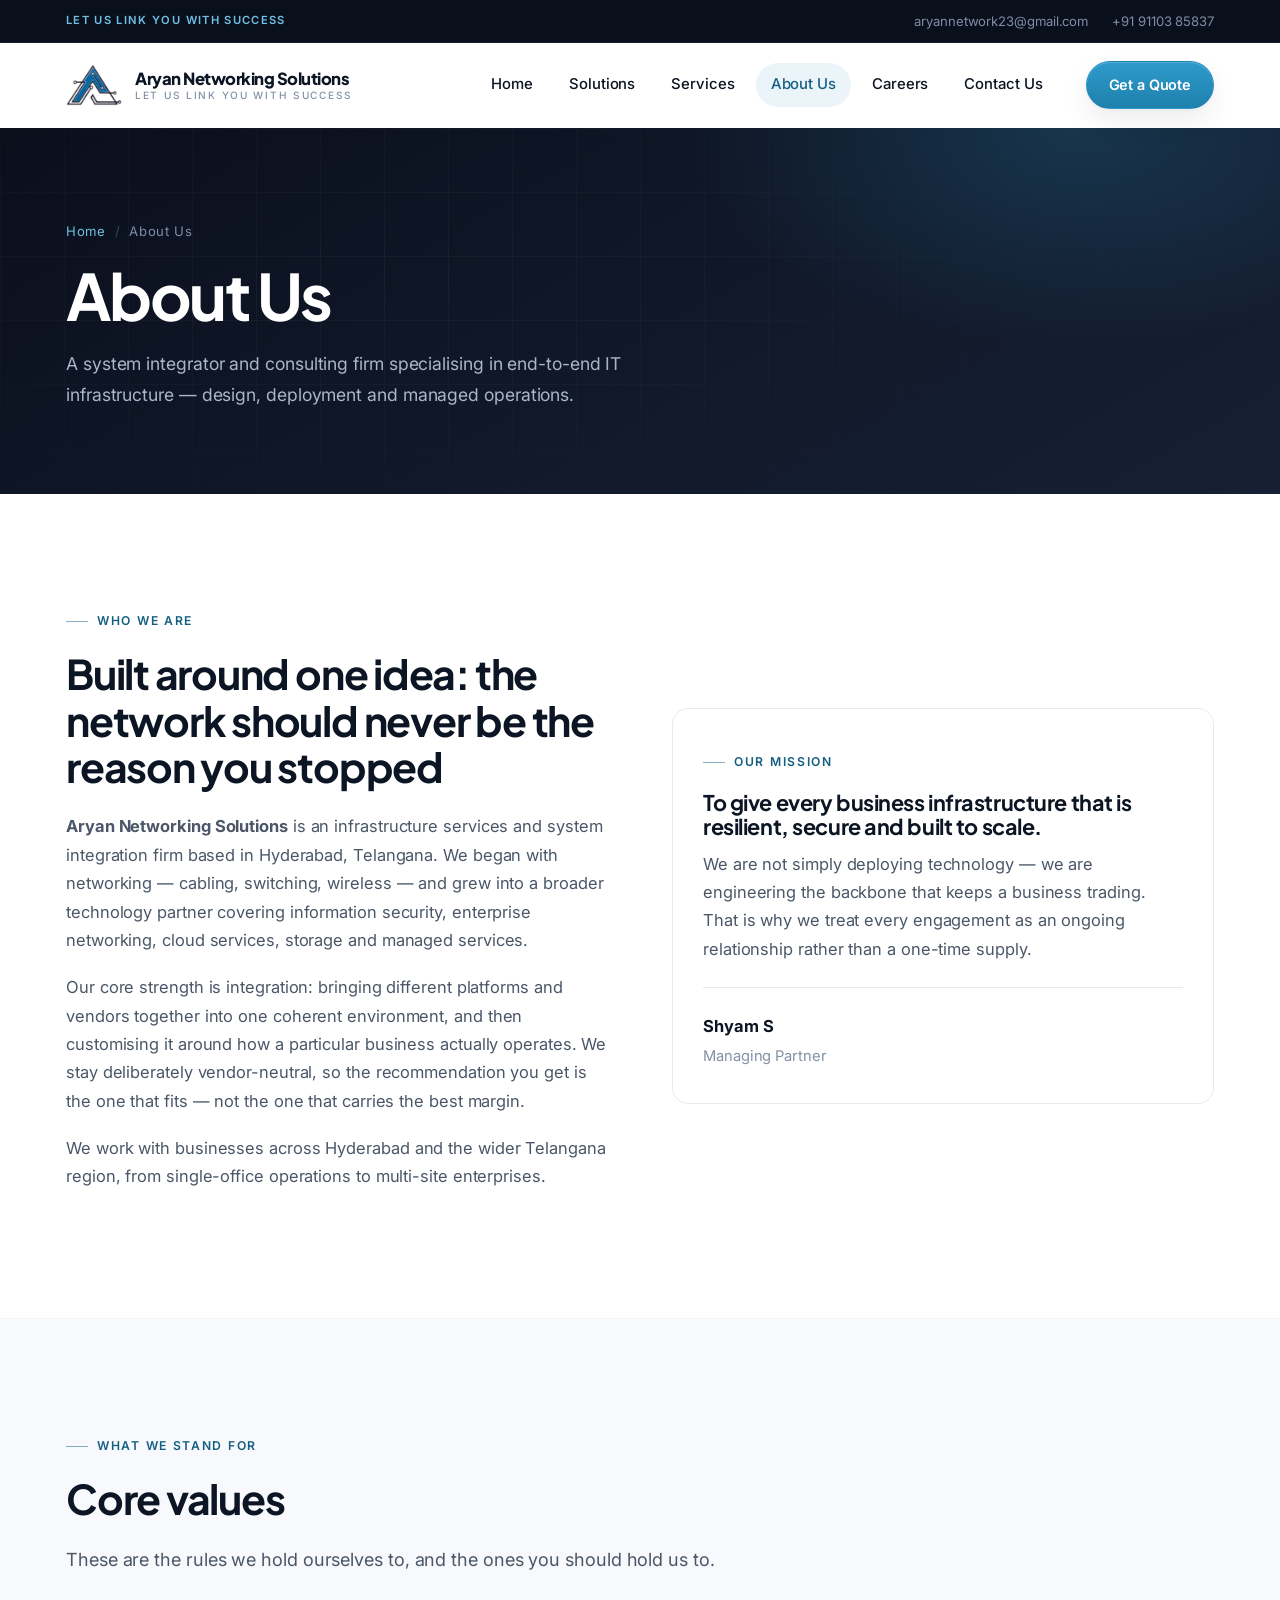
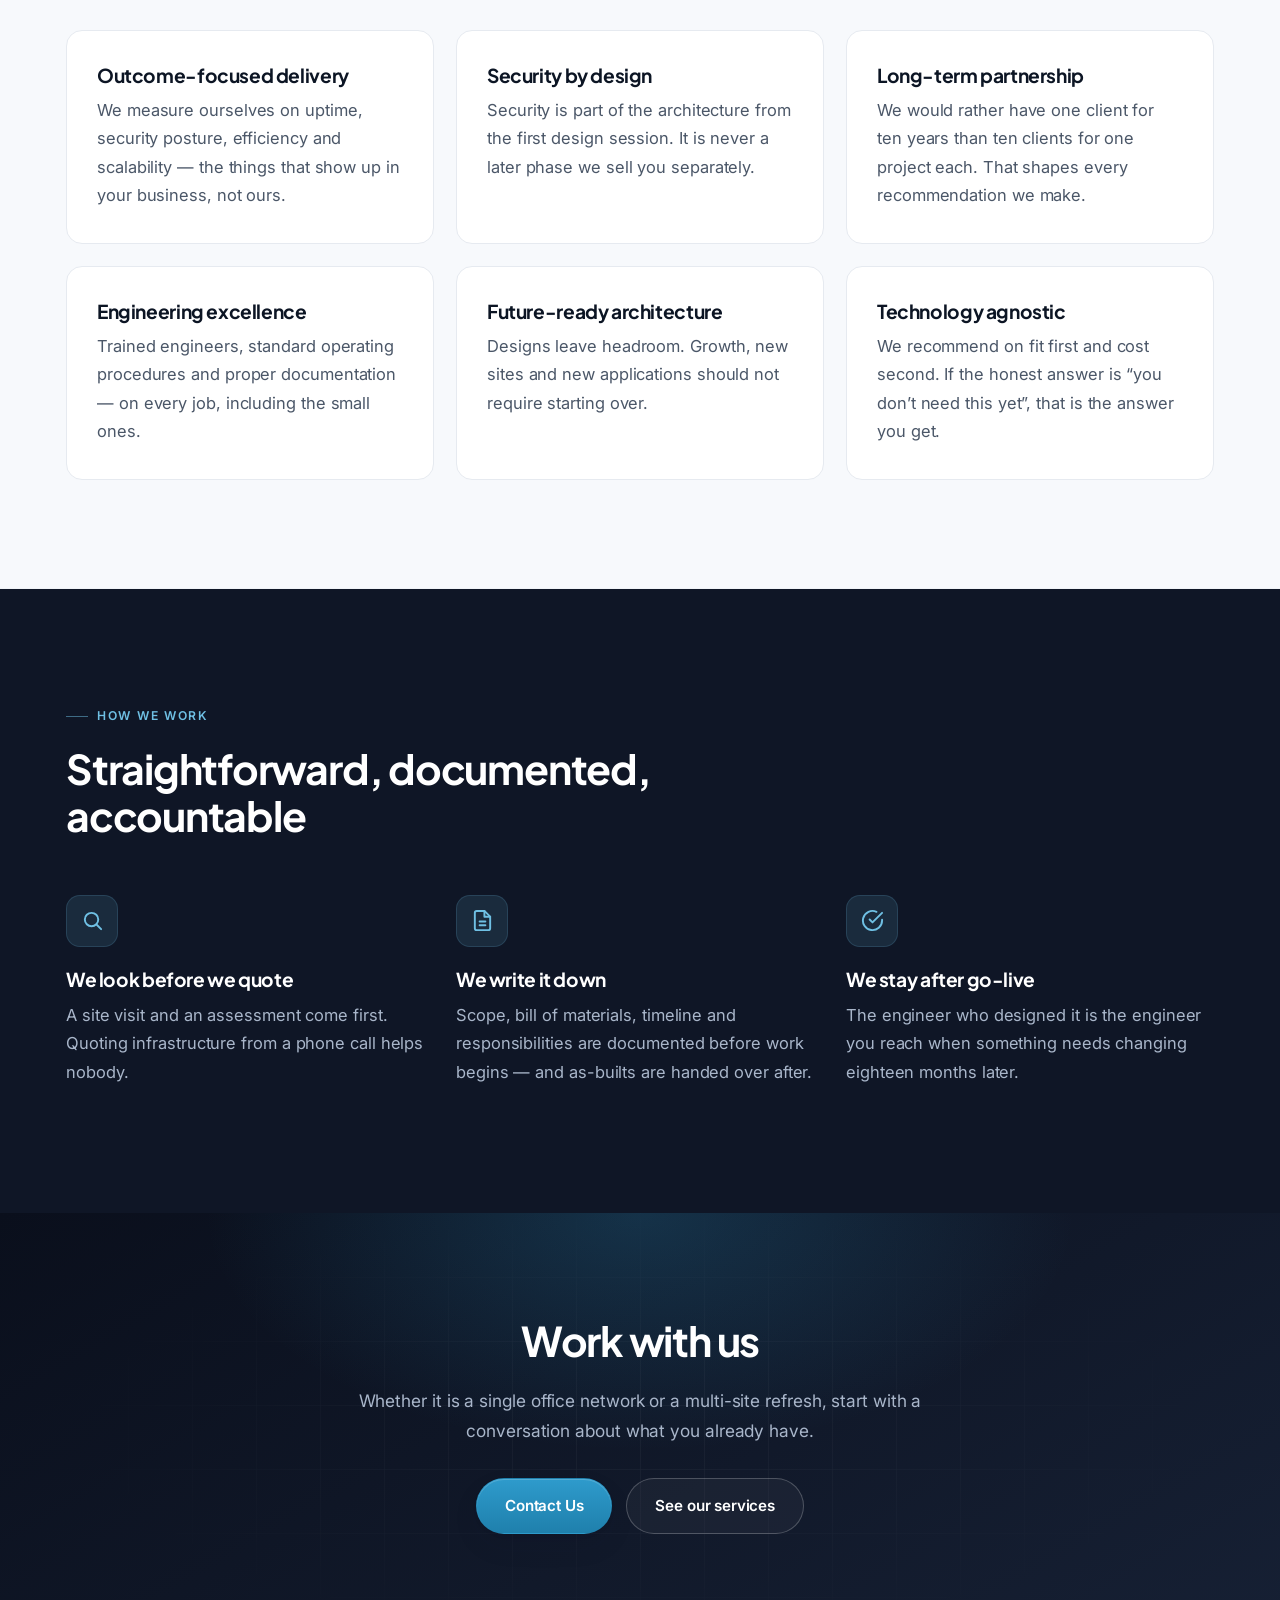
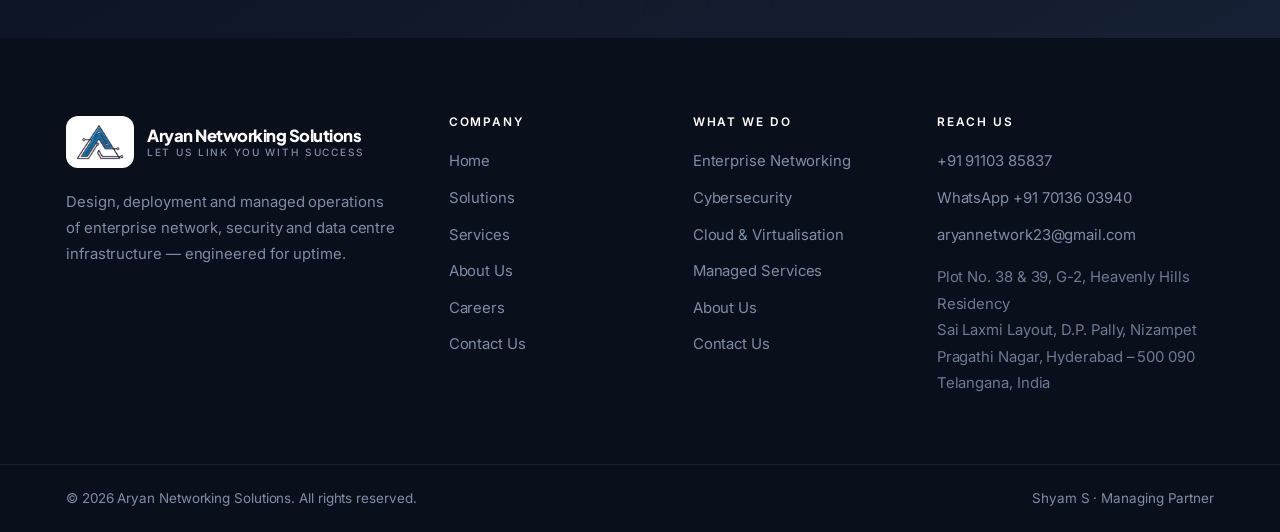
==== about.html @ 5ed6d464 "Aryan Networking Solutions marketing site Static HTML/CSS/JS site: home, solutions, services, about," ====
<!DOCTYPE html>
<html lang="en">
<head>
<meta charset="utf-8">
<meta name="viewport" content="width=device-width, initial-scale=1">
<title>About Us | Aryan Networking Solutions</title>
<meta name="description" content="Aryan Networking Solutions is a Hyderabad-based system integrator delivering enterprise networking, security and data centre infrastructure.">
<link rel="preconnect" href="https://fonts.googleapis.com">
<link rel="preconnect" href="https://fonts.gstatic.com" crossorigin>
<link rel="stylesheet" href="https://fonts.googleapis.com/css2?family=Inter:wght@400;500;600&family=Plus+Jakarta+Sans:wght@600;700;800&display=swap">
<link rel="stylesheet" href="assets/css/styles.css">
</head>
<body>

<div id="site-header"></div>

<section class="page-hero">
  <div class="container">
    <div class="crumb"><a href="index.html">Home</a> <span>/</span> About Us</div>
    <h1>About Us</h1>
    <p>A system integrator and consulting firm specialising in end-to-end IT
       infrastructure &mdash; design, deployment and managed operations.</p>
  </div>
</section>

<!-- ===================== WHO WE ARE ===================== -->
<section class="section">
  <div class="container split">
    <div class="reveal">
      <span class="eyebrow">Who we are</span>
      <h2>Built around one idea: the network should never be the reason you stopped</h2>
      <p><strong data-site="name">Aryan Networking Solutions</strong> is an
         infrastructure services and system integration firm based in Hyderabad,
         Telangana. We began with networking &mdash; cabling, switching, wireless &mdash;
         and grew into a broader technology partner covering information security,
         enterprise networking, cloud services, storage and managed services.</p>
      <p>Our core strength is integration: bringing different platforms and vendors
         together into one coherent environment, and then customising it around how
         a particular business actually operates. We stay deliberately
         vendor-neutral, so the recommendation you get is the one that fits &mdash;
         not the one that carries the best margin.</p>
      <p>We work with businesses across Hyderabad and the wider Telangana region,
         from single-office operations to multi-site enterprises.</p>
    </div>

    <div class="card reveal">
      <span class="eyebrow">Our mission</span>
      <h3 style="font-size:1.35rem">To give every business infrastructure that is
          resilient, secure and built to scale.</h3>
      <p>We are not simply deploying technology &mdash; we are engineering the backbone
         that keeps a business trading. That is why we treat every engagement as an
         ongoing relationship rather than a one-time supply.</p>
      <hr style="border:0;border-top:1px solid var(--line);margin:24px 0">
      <p style="margin:0"><strong style="color:var(--ink)" data-site="person">Shyam S</strong><br>
         <span style="color:var(--muted);font-size:.92rem" data-site="role">Managing Partner</span></p>
    </div>
  </div>
</section>

<!-- ===================== VALUES ===================== -->
<section class="section section-alt">
  <div class="container">
    <div class="section-head reveal">
      <span class="eyebrow">What we stand for</span>
      <h2>Core values</h2>
      <p class="lead">These are the rules we hold ourselves to, and the ones you
         should hold us to.</p>
    </div>

    <div class="grid grid-3 stagger">
      <article class="card">
        <h3>Outcome-focused delivery</h3>
        <p>We measure ourselves on uptime, security posture, efficiency and
           scalability &mdash; the things that show up in your business, not ours.</p>
      </article>
      <article class="card">
        <h3>Security by design</h3>
        <p>Security is part of the architecture from the first design session.
           It is never a later phase we sell you separately.</p>
      </article>
      <article class="card">
        <h3>Long-term partnership</h3>
        <p>We would rather have one client for ten years than ten clients for
           one project each. That shapes every recommendation we make.</p>
      </article>
      <article class="card">
        <h3>Engineering excellence</h3>
        <p>Trained engineers, standard operating procedures and proper
           documentation &mdash; on every job, including the small ones.</p>
      </article>
      <article class="card">
        <h3>Future-ready architecture</h3>
        <p>Designs leave headroom. Growth, new sites and new applications should
           not require starting over.</p>
      </article>
      <article class="card">
        <h3>Technology agnostic</h3>
        <p>We recommend on fit first and cost second. If the honest answer is
           &ldquo;you don&rsquo;t need this yet&rdquo;, that is the answer you get.</p>
      </article>
    </div>
  </div>
</section>

<!-- ===================== HOW WE WORK ===================== -->
<section class="section section-dark">
  <div class="container">
    <div class="section-head reveal">
      <span class="eyebrow">How we work</span>
      <h2>Straightforward, documented, accountable</h2>
    </div>
    <div class="grid grid-3 stagger">
      <article>
        <div class="icon-box"><svg viewBox="0 0 24 24" fill="none" stroke="currentColor" stroke-width="2" stroke-linecap="round" stroke-linejoin="round"><circle cx="11" cy="11" r="7"/><path d="M21 21l-4.3-4.3"/></svg></div>
        <h3>We look before we quote</h3>
        <p>A site visit and an assessment come first. Quoting infrastructure from
           a phone call helps nobody.</p>
      </article>
      <article>
        <div class="icon-box"><svg viewBox="0 0 24 24" fill="none" stroke="currentColor" stroke-width="2" stroke-linecap="round" stroke-linejoin="round"><path d="M14 2H6a2 2 0 0 0-2 2v16a2 2 0 0 0 2 2h12a2 2 0 0 0 2-2V8z"/><path d="M14 2v6h6"/><path d="M9 13h6M9 17h6"/></svg></div>
        <h3>We write it down</h3>
        <p>Scope, bill of materials, timeline and responsibilities are documented
           before work begins &mdash; and as-builts are handed over after.</p>
      </article>
      <article>
        <div class="icon-box"><svg viewBox="0 0 24 24" fill="none" stroke="currentColor" stroke-width="2" stroke-linecap="round" stroke-linejoin="round"><path d="M22 11.1V12a10 10 0 1 1-5.9-9.1"/><path d="M9 11l3 3L22 4"/></svg></div>
        <h3>We stay after go-live</h3>
        <p>The engineer who designed it is the engineer you reach when something
           needs changing eighteen months later.</p>
      </article>
    </div>
  </div>
</section>

<section class="cta-band">
  <div class="container">
    <h2>Work with us</h2>
    <p>Whether it is a single office network or a multi-site refresh, start with a
       conversation about what you already have.</p>
    <div class="btn-row">
      <a class="btn btn-primary" href="contact.html">Contact Us</a>
      <a class="btn btn-ghost" href="services.html">See our services</a>
    </div>
  </div>
</section>

<div id="site-footer"></div>
<script src="assets/js/site.js"></script>
</body>
</html>
---- assets/css/styles.css ----
/* ============================================================================
   THEME  —  change the colours here and the whole site follows.
   Palette is taken from the company logo: circuit blue on deep navy.
   ============================================================================ */
:root {
  --accent:        #1F80AC;   /* primary brand blue — taken from the logo */
  --accent-2:      #2E9BCC;   /* hover / brighter step */
  --accent-dark:   #155F82;
  --accent-light:  #6FC0E4;   /* lighter tint, for use on dark backgrounds */
  --accent-soft:   #EAF4F9;

  /* Logo mark colours (only used by the fallback SVG mark) */
  --logo-line:     #16233B;
  --logo-blue:     #1F80AC;
  --logo-ring:     #FFFFFF;

  /* Dark scale — header bar, hero, footer */
  --navy-900:      #0A0F1C;
  --navy-800:      #0F1626;
  --navy-700:      #162034;
  --navy-600:      #1E2A44;
  --navy:          var(--navy-800);

  /* Text */
  --ink:           #0C1524;
  --body:          #4B5768;
  --muted:         #8391A5;
  --on-dark:       #A9B6CA;
  --on-dark-soft:  #7E8DA5;

  /* Surfaces */
  --line:          #E6EAF0;
  --line-soft:     #F0F3F7;
  --bg:            #FFFFFF;
  --bg-alt:        #F7F9FC;

  /* Shape */
  --r-sm:          10px;
  --r:             16px;
  --r-lg:          22px;
  --r-pill:        999px;

  /* Layered shadows — several soft passes read richer than one hard drop */
  --shadow-sm:     0 1px 2px rgba(12,21,36,.04), 0 2px 8px rgba(12,21,36,.04);
  --shadow-md:     0 2px 4px rgba(12,21,36,.04), 0 12px 28px rgba(12,21,36,.07);
  --shadow-lg:     0 4px 8px rgba(12,21,36,.05), 0 24px 60px rgba(12,21,36,.12);

  --maxw:          1200px;
  --ease:          cubic-bezier(.22,.61,.36,1);

  --font:          "Inter", "Segoe UI", Roboto, "Helvetica Neue", Arial, sans-serif;
  --font-display:  "Plus Jakarta Sans", "Inter", "Segoe UI", Arial, sans-serif;
}

/* ---------------------------------------------------------------- base --- */
* { box-sizing: border-box; }
html { scroll-behavior: smooth; -webkit-text-size-adjust: 100%; }
body {
  margin: 0;
  font-family: var(--font);
  font-size: 16.5px;
  color: var(--body);
  background: var(--bg);
  line-height: 1.72;
  letter-spacing: -.005em;
  -webkit-font-smoothing: antialiased;
  -moz-osx-font-smoothing: grayscale;
}
::selection { background: var(--accent); color: #fff; }

h1, h2, h3, h4 {
  font-family: var(--font-display);
  color: var(--ink);
  line-height: 1.14;
  margin: 0 0 .55em;
  font-weight: 700;
  letter-spacing: -.03em;
}
h1 { font-size: clamp(2.3rem, 5vw, 4rem); letter-spacing: -.04em; }
h2 { font-size: clamp(1.75rem, 3.2vw, 2.65rem); }
h3 { font-size: 1.2rem; letter-spacing: -.02em; }
h4 { font-size: 1rem; letter-spacing: -.01em; }
p  { margin: 0 0 1.15em; }
a  { color: var(--accent-dark); text-decoration: none; transition: color .2s var(--ease); }
a:hover { color: var(--accent); }
img { max-width: 100%; display: block; }
ul { margin: 0; padding: 0; list-style: none; }
:focus-visible { outline: 2px solid var(--accent); outline-offset: 3px; border-radius: 4px; }

.container { width: 100%; max-width: var(--maxw); margin: 0 auto; padding: 0 26px; }
.section { padding: 108px 0; }
.section-tight { padding: 76px 0; }
.section-alt { background: var(--bg-alt); }
.section-dark { background: var(--navy-800); color: var(--on-dark); }
.section-dark h1, .section-dark h2, .section-dark h3, .section-dark h4 { color: #fff; }

/* hairline divider used between light sections */
.section-alt + .section, .section + .section-alt { border-top: 1px solid var(--line-soft); }

.eyebrow {
  display: inline-flex; align-items: center; gap: 9px;
  font-family: var(--font);
  font-size: .76rem; font-weight: 600;
  letter-spacing: .14em; text-transform: uppercase;
  color: var(--accent-dark); margin-bottom: 18px;
}
.eyebrow::before {
  content: ""; width: 22px; height: 1px; background: currentColor; opacity: .5;
}
.section-dark .eyebrow, .hero .eyebrow { color: var(--accent-light); }
.section-head { max-width: 740px; margin-bottom: 56px; }
.section-head.center { margin-left: auto; margin-right: auto; text-align: center; }
.section-head.center .eyebrow::before { display: none; }
.lead { font-size: 1.13rem; color: var(--body); line-height: 1.68; }
.section-dark .lead { color: var(--on-dark); }
.accent { color: var(--accent); }
.hero .accent, .section-dark .accent, .cta-band .accent { color: var(--accent-light); }

/* -------------------------------------------------------------- buttons --- */
.btn {
  position: relative;
  display: inline-flex; align-items: center; gap: 10px;
  padding: 14px 28px; border-radius: var(--r-pill);
  font-family: var(--font);
  font-weight: 600; font-size: .95rem; letter-spacing: -.01em;
  border: 1px solid transparent; cursor: pointer;
  transition: transform .25s var(--ease), background .25s var(--ease),
              color .25s var(--ease), border-color .25s var(--ease),
              box-shadow .25s var(--ease);
}
.btn svg { width: 16px; height: 16px; transition: transform .25s var(--ease); }
.btn:hover svg { transform: translateX(3px); }
.btn:hover { transform: translateY(-2px); }
.btn:active { transform: translateY(0); }

.btn-primary {
  background: linear-gradient(180deg, var(--accent-2), var(--accent));
  color: #fff; box-shadow: 0 1px 0 rgba(255,255,255,.18) inset, var(--shadow-md);
}
.btn-primary:hover {
  background: linear-gradient(180deg, var(--accent), var(--accent-dark));
  color: #fff; box-shadow: 0 1px 0 rgba(255,255,255,.18) inset, var(--shadow-lg);
}
.btn-ghost { border-color: rgba(255,255,255,.22); color: #fff; background: rgba(255,255,255,.04); }
.btn-ghost:hover { border-color: rgba(255,255,255,.5); background: rgba(255,255,255,.1); color: #fff; }
.btn-outline { border-color: var(--line); color: var(--ink); background: #fff; box-shadow: var(--shadow-sm); }
.btn-outline:hover { border-color: var(--accent); color: var(--accent-dark); box-shadow: var(--shadow-md); }
.btn-row { display: flex; flex-wrap: wrap; gap: 14px; }

/* text link with arrow */
.link-arrow {
  display: inline-flex; align-items: center; gap: 7px;
  font-weight: 600; font-size: .93rem; color: var(--accent-dark);
}
.link-arrow svg { width: 15px; height: 15px; transition: transform .25s var(--ease); }
.link-arrow:hover svg { transform: translateX(4px); }

/* --------------------------------------------------------------- header --- */
.topbar {
  background: var(--navy-900); color: var(--on-dark-soft); font-size: .82rem;
  border-bottom: 1px solid rgba(255,255,255,.06);
}
.topbar-inner { display: flex; justify-content: space-between; align-items: center; gap: 16px; height: 42px; }
.topbar-tag {
  letter-spacing: .12em; text-transform: uppercase; font-size: .7rem;
  font-weight: 600; color: var(--accent-light);
}
.topbar-links { display: flex; gap: 24px; }
.topbar-links a { color: var(--on-dark-soft); }
.topbar-links a:hover { color: #fff; }

.site-header {
  position: sticky; top: 0; z-index: 60;
  background: rgba(255,255,255,.86);
  -webkit-backdrop-filter: saturate(180%) blur(14px);
  backdrop-filter: saturate(180%) blur(14px);
  border-bottom: 1px solid transparent;
  transition: border-color .3s var(--ease), box-shadow .3s var(--ease), background .3s var(--ease);
}
.site-header.scrolled {
  border-bottom-color: var(--line);
  box-shadow: 0 1px 24px rgba(12,21,36,.06);
  background: rgba(255,255,255,.94);
}
.header-inner { display: flex; align-items: center; gap: 28px; height: 84px; transition: height .3s var(--ease); }
.site-header.scrolled .header-inner { height: 72px; }

.brand { display: flex; align-items: center; gap: 13px; }
.logo-mark { width: 56px; height: auto; flex: none; object-fit: contain; transition: width .3s var(--ease); }
.site-header.scrolled .logo-mark { width: 48px; }

/* Colours for the fallback SVG mark (only used when SITE.logoImage is ""). */
.lg-line { stroke: var(--logo-line); }
.lg-fill { fill: var(--logo-blue); }
.lg-ring { fill: var(--logo-ring); }
.site-footer { --logo-line: #FFFFFF; --logo-ring: var(--navy-800); --logo-blue: #3B9BC8; }

/* The logo's linework is navy, so on the navy footer it sits on a white chip. */
.footer-brand .logo-mark { background: #fff; border-radius: 12px; padding: 8px 10px; width: 68px; }

.brand-text { display: flex; flex-direction: column; line-height: 1.2; }
.brand-name {
  font-family: var(--font-display);
  font-weight: 800; font-size: 1.04rem; color: var(--ink); letter-spacing: -.03em;
}
.brand-sub {
  font-size: .63rem; letter-spacing: .17em; text-transform: uppercase;
  color: var(--muted); font-weight: 500;
}

.main-nav { display: flex; gap: 6px; margin-left: auto; }
.main-nav a {
  color: var(--ink); font-weight: 500; font-size: .93rem;
  padding: 9px 15px; border-radius: var(--r-pill); position: relative;
  transition: background .2s var(--ease), color .2s var(--ease);
}
.main-nav a:hover { background: var(--line-soft); color: var(--ink); }
.main-nav a.active { color: var(--accent-dark); background: var(--accent-soft); }
.header-cta { padding: 11px 22px; font-size: .9rem; }

.nav-toggle { display: none; background: none; border: 0; padding: 8px; cursor: pointer; }
.nav-toggle span { display: block; width: 22px; height: 2px; background: var(--ink); margin: 5px 0; border-radius: 2px; transition: .25s var(--ease); }
.nav-toggle.open span:nth-child(1) { transform: translateY(7px) rotate(45deg); }
.nav-toggle.open span:nth-child(2) { opacity: 0; }
.nav-toggle.open span:nth-child(3) { transform: translateY(-7px) rotate(-45deg); }

/* ----------------------------------------------------------------- hero --- */
.hero {
  position: relative; overflow: hidden; color: var(--on-dark);
  background:
    radial-gradient(760px 520px at 78% 22%, rgba(46,155,204,.26), transparent 64%),
    radial-gradient(620px 420px at 8% 92%, rgba(31,128,172,.16), transparent 62%),
    linear-gradient(150deg, var(--navy-900) 0%, var(--navy-700) 52%, #132340 100%);
}
/* faint engineering grid */
.hero::before {
  content: ""; position: absolute; inset: 0; opacity: .085; pointer-events: none;
  background-image:
    linear-gradient(rgba(255,255,255,.6) 1px, transparent 1px),
    linear-gradient(90deg, rgba(255,255,255,.6) 1px, transparent 1px);
  background-size: 64px 64px;
  mask-image: radial-gradient(78% 78% at 50% 35%, #000, transparent 80%);
  -webkit-mask-image: radial-gradient(78% 78% at 50% 35%, #000, transparent 80%);
}
/* soft top-edge sheen */
.hero::after {
  content: ""; position: absolute; left: 0; right: 0; top: 0; height: 1px;
  background: linear-gradient(90deg, transparent, rgba(255,255,255,.22), transparent);
}
.hero-grid {
  position: relative; z-index: 1;
  display: grid; grid-template-columns: 1.05fr .95fr; gap: 56px; align-items: center;
  padding: 118px 0 116px;
}
.hero h1 { color: #fff; margin-bottom: .4em; }
.hero p { font-size: 1.16rem; color: var(--on-dark); max-width: 560px; }
.hero-badge {
  display: inline-flex; align-items: center; gap: 10px; margin-bottom: 26px;
  padding: 8px 16px 8px 10px; border-radius: var(--r-pill);
  font-size: .78rem; font-weight: 600; letter-spacing: .09em; text-transform: uppercase;
  background: rgba(111,192,228,.1); border: 1px solid rgba(111,192,228,.26);
  color: var(--accent-light);
}
.hero-badge .dot {
  width: 7px; height: 7px; border-radius: 50%; background: var(--accent-light);
  box-shadow: 0 0 0 4px rgba(111,192,228,.18);
  animation: pulse 2.6s ease-in-out infinite;
}
@keyframes pulse { 0%,100% { opacity: 1; } 50% { opacity: .35; } }
.hero .btn-row { margin-top: 38px; }

/* small reassurance line under the hero buttons */
.hero-meta {
  display: flex; flex-wrap: wrap; gap: 10px 26px; margin-top: 34px;
  font-size: .87rem; color: var(--on-dark-soft);
}
.hero-meta span { display: inline-flex; align-items: center; gap: 8px; }
.hero-meta svg { width: 15px; height: 15px; color: var(--accent-light); flex: none; }

/* animated network topology beside the hero copy */
.hero-visual { position: relative; }
.topo { width: 100%; height: auto; overflow: visible; }
.topo .edge {
  fill: none; stroke: rgba(160,205,230,.34); stroke-width: 1.25;
  stroke-dasharray: 5 7; animation: flow 9s linear infinite;
}
@keyframes flow { to { stroke-dashoffset: -120; } }
.topo .node-ring { fill: none; stroke: rgba(160,205,230,.4); stroke-width: 1.25; }
.topo .node-core { fill: var(--accent-light); }
.topo .node-hub  { fill: none; stroke: var(--accent-light); stroke-width: 2; }
.topo .halo { fill: rgba(111,192,228,.10); }
.topo .spark { fill: #fff; opacity: .9; }
.topo .pulse-ring { fill: none; stroke: rgba(111,192,228,.5); stroke-width: 1.5; transform-origin: center;
  animation: ripple 3.4s ease-out infinite; }
@keyframes ripple {
  0%   { r: 26; opacity: .7; }
  100% { r: 92; opacity: 0; }
}

/* --------------------------------------------------------- inner heroes --- */
.page-hero {
  background:
    radial-gradient(620px 340px at 84% 0%, rgba(46,155,204,.22), transparent 64%),
    linear-gradient(150deg, var(--navy-900) 0%, var(--navy-700) 100%);
  color: var(--on-dark); padding: 92px 0 84px; position: relative; overflow: hidden;
}
.page-hero::before {
  content: ""; position: absolute; inset: 0; opacity: .07; pointer-events: none;
  background-image:
    linear-gradient(rgba(255,255,255,.6) 1px, transparent 1px),
    linear-gradient(90deg, rgba(255,255,255,.6) 1px, transparent 1px);
  background-size: 64px 64px;
  mask-image: radial-gradient(70% 90% at 30% 40%, #000, transparent 82%);
  -webkit-mask-image: radial-gradient(70% 90% at 30% 40%, #000, transparent 82%);
}
.page-hero .container { position: relative; z-index: 1; }
.page-hero h1 { color: #fff; margin-bottom: .28em; }
.page-hero p { max-width: 660px; font-size: 1.1rem; margin: 0; }
.crumb {
  font-size: .82rem; color: var(--on-dark-soft); margin-bottom: 16px;
  letter-spacing: .05em; display: flex; align-items: center; gap: 9px;
}
.crumb a { color: var(--accent-light); }
.crumb span { opacity: .4; }

/* ---------------------------------------------------------------- cards --- */
.grid { display: grid; gap: 22px; }
.grid-2 { grid-template-columns: repeat(2, 1fr); }
.grid-3 { grid-template-columns: repeat(3, 1fr); }
.grid-4 { grid-template-columns: repeat(4, 1fr); }

.card {
  position: relative; background: #fff;
  border: 1px solid var(--line); border-radius: var(--r);
  padding: 34px 30px; overflow: hidden;
  transition: transform .32s var(--ease), box-shadow .32s var(--ease), border-color .32s var(--ease);
}
/* a hairline of brand colour warms on hover */
.card::before {
  content: ""; position: absolute; left: 0; right: 0; top: 0; height: 2px;
  background: linear-gradient(90deg, var(--accent), var(--accent-light));
  opacity: 0; transition: opacity .32s var(--ease);
}
.card:hover { transform: translateY(-5px); box-shadow: var(--shadow-lg); border-color: #D4E4EF; }
.card:hover::before { opacity: 1; }
.card h3 { margin-bottom: .45em; }
.card p:last-child { margin-bottom: 0; }
.card-sub { color: var(--muted); font-size: .84rem; margin-bottom: 12px; letter-spacing: .02em; }

.icon-box {
  width: 52px; height: 52px; border-radius: 14px; display: grid; place-items: center;
  background: var(--accent-soft); color: var(--accent-dark); margin-bottom: 22px;
  border: 1px solid rgba(31,128,172,.1);
  transition: background .3s var(--ease), color .3s var(--ease);
}
.icon-box svg { width: 23px; height: 23px; }
.card:hover .icon-box { background: var(--accent); color: #fff; border-color: transparent; }
.section-dark .icon-box { background: rgba(111,192,228,.12); color: var(--accent-light); border-color: rgba(111,192,228,.16); }

/* ----------------------------------------------------------------- bento --- */
.bento { display: grid; grid-template-columns: repeat(6, 1fr); gap: 22px; }
.bento > * { grid-column: span 2; }
.bento .b-wide { grid-column: span 3; }
.bento .b-full { grid-column: span 6; }

/* the one feature tile, on dark */
.card-feature {
  background: linear-gradient(155deg, var(--navy-700) 0%, var(--navy-900) 100%);
  border-color: rgba(255,255,255,.08); color: var(--on-dark);
  display: flex; flex-direction: column;
}
.card-feature h3 { color: #fff; font-size: 1.45rem; }
.card-feature .icon-box { background: rgba(111,192,228,.13); color: var(--accent-light); border-color: rgba(111,192,228,.18); }
.card-feature:hover { border-color: rgba(111,192,228,.3); }
.card-feature:hover .icon-box { background: var(--accent); color: #fff; }
.card-feature .link-arrow { color: var(--accent-light); margin-top: auto; padding-top: 22px; }

/* feature-tile corner glow */
.card-feature::after {
  content: ""; position: absolute; right: -60px; top: -60px; width: 240px; height: 240px;
  border-radius: 50%; background: radial-gradient(circle, rgba(46,155,204,.24), transparent 68%);
  pointer-events: none;
}

/* ------------------------------------------------------------ tick lists --- */
.ticks li { position: relative; padding-left: 30px; margin-bottom: 11px; font-size: .96rem; }
.ticks li::before {
  content: ""; position: absolute; left: 0; top: .52em;
  width: 9px; height: 9px; border-radius: 50%;
  background: var(--accent); box-shadow: 0 0 0 4px rgba(31,128,172,.13);
}
.section-dark .ticks li::before { background: var(--accent-light); box-shadow: 0 0 0 4px rgba(111,192,228,.14); }

/* --------------------------------------------------------------- layout --- */
.split { display: grid; grid-template-columns: 1fr 1fr; gap: 64px; align-items: center; }
.split-wide { grid-template-columns: 1.1fr .9fr; }

.value-card { border-left: 2px solid var(--accent); padding-left: 24px; }
.value-card h3 { margin-bottom: .3em; }
.value-card p { margin: 0; font-size: .96rem; }

/* -------------------------------------------------------------- process --- */
.process-list { counter-reset: step; position: relative; }
.process-item {
  display: grid; grid-template-columns: 104px 1fr; gap: 30px; align-items: start;
  padding: 34px 0; border-top: 1px solid rgba(255,255,255,.09);
  transition: background .3s var(--ease);
}
.process-item:last-child { border-bottom: 1px solid rgba(255,255,255,.09); }
.process-num {
  font-family: var(--font-display);
  font-size: 1.05rem; font-weight: 700; color: var(--accent-light);
  letter-spacing: .04em; padding-top: .25em;
  display: flex; align-items: center; gap: 12px;
}
.process-num::after { content: ""; flex: 1; height: 1px; background: rgba(111,192,228,.3); }
.process-item h3 { margin-bottom: .3em; }
.process-item p { margin: 0; color: var(--on-dark); max-width: 640px; }

/* ------------------------------------------------------------ industries --- */
.chip-grid { display: flex; flex-wrap: wrap; gap: 12px; }
.chip {
  padding: 12px 22px; border: 1px solid var(--line); border-radius: var(--r-pill);
  background: #fff; font-size: .92rem; font-weight: 500; color: var(--ink);
  box-shadow: var(--shadow-sm);
  transition: transform .25s var(--ease), border-color .25s var(--ease),
              color .25s var(--ease), box-shadow .25s var(--ease);
}
.chip:hover {
  border-color: var(--accent); color: var(--accent-dark);
  transform: translateY(-3px); box-shadow: var(--shadow-md);
}

/* ------------------------------------------------------------- accordion --- */
.faq { max-width: 820px; margin: 0 auto; }
.faq details {
  border-bottom: 1px solid var(--line); padding: 4px 0;
}
.faq summary {
  list-style: none; cursor: pointer; padding: 24px 44px 24px 0; position: relative;
  font-family: var(--font-display); font-weight: 600; font-size: 1.06rem;
  color: var(--ink); letter-spacing: -.02em;
  transition: color .2s var(--ease);
}
.faq summary::-webkit-details-marker { display: none; }
.faq summary:hover { color: var(--accent-dark); }
.faq summary::after {
  content: ""; position: absolute; right: 6px; top: 50%; width: 11px; height: 11px;
  border-right: 2px solid var(--muted); border-bottom: 2px solid var(--muted);
  transform: translateY(-70%) rotate(45deg); transition: transform .28s var(--ease);
}
.faq details[open] summary::after { transform: translateY(-30%) rotate(-135deg); }
.faq details p { margin: 0 0 24px; max-width: 700px; font-size: .99rem; }

/* ----------------------------------------------------------------- strip --- */
.strip {
  background: linear-gradient(100deg, var(--accent-dark), var(--accent) 55%, var(--accent-2));
  color: #fff; padding: 40px 0;
}
.strip-inner { display: flex; flex-wrap: wrap; justify-content: space-between; gap: 22px; align-items: center; }
.strip p {
  margin: 0; font-family: var(--font-display);
  font-size: 1.22rem; font-weight: 600; letter-spacing: -.02em;
}

/* --------------------------------------------------------------- CTA band --- */
.cta-band {
  position: relative; overflow: hidden; text-align: center; padding: 104px 0;
  color: var(--on-dark);
  background:
    radial-gradient(660px 360px at 50% 0%, rgba(46,155,204,.22), transparent 66%),
    linear-gradient(150deg, var(--navy-900), var(--navy-700));
}
.cta-band::before {
  content: ""; position: absolute; inset: 0; opacity: .07; pointer-events: none;
  background-image:
    linear-gradient(rgba(255,255,255,.6) 1px, transparent 1px),
    linear-gradient(90deg, rgba(255,255,255,.6) 1px, transparent 1px);
  background-size: 64px 64px;
  mask-image: radial-gradient(60% 70% at 50% 50%, #000, transparent 78%);
  -webkit-mask-image: radial-gradient(60% 70% at 50% 50%, #000, transparent 78%);
}
.cta-band .container { position: relative; z-index: 1; }
.cta-band h2 { color: #fff; }
.cta-band p { max-width: 620px; margin: 0 auto 32px; font-size: 1.08rem; }
.cta-band .btn-row { justify-content: center; }

/* -------------------------------------------------------------- contact --- */
.contact-grid { display: grid; grid-template-columns: 1fr 1fr; gap: 52px; align-items: start; }
.contact-card {
  border: 1px solid var(--line); border-radius: var(--r); padding: 34px 30px;
  background: #fff; box-shadow: var(--shadow-sm);
}
.contact-row { display: flex; gap: 18px; padding: 19px 0; border-bottom: 1px solid var(--line-soft); }
.contact-row:last-child { border-bottom: 0; padding-bottom: 0; }
.contact-row:first-child { padding-top: 0; }
.contact-row .icon-box { margin: 0; width: 44px; height: 44px; border-radius: 12px; flex: none; }
.contact-row .icon-box svg { width: 19px; height: 19px; }
.contact-row strong {
  display: block; color: var(--muted); font-size: .72rem;
  text-transform: uppercase; letter-spacing: .13em; margin-bottom: 5px; font-weight: 600;
}
.contact-row span, .contact-row a { font-size: 1.01rem; color: var(--ink); }
.contact-row a:hover { color: var(--accent); }

.form-grid { display: grid; grid-template-columns: 1fr 1fr; gap: 18px; }
.field { display: flex; flex-direction: column; gap: 8px; }
.field.full { grid-column: 1 / -1; }
.field label { font-size: .84rem; font-weight: 600; color: var(--ink); letter-spacing: -.01em; }
.field input, .field select, .field textarea {
  font-family: inherit; font-size: .95rem; padding: 13px 15px;
  border: 1px solid var(--line); border-radius: var(--r-sm);
  background: var(--bg-alt); color: var(--ink);
  transition: border-color .2s var(--ease), box-shadow .2s var(--ease), background .2s var(--ease);
}
.field input:hover, .field select:hover, .field textarea:hover { border-color: #CFD8E4; }
.field input:focus, .field select:focus, .field textarea:focus {
  outline: none; background: #fff; border-color: var(--accent);
  box-shadow: 0 0 0 3px rgba(31,128,172,.14);
}
.field textarea { resize: vertical; min-height: 140px; }
.form-note { font-size: .85rem; color: var(--muted); margin: 14px 0 0; }

/* ---------------------------------------------------------------- footer --- */
.site-footer { background: var(--navy-900); color: var(--on-dark-soft); padding-top: 78px; font-size: .93rem; }
.footer-grid { display: grid; grid-template-columns: 1.7fr 1fr 1fr 1.4fr; gap: 46px; padding-bottom: 56px; }
.footer-brand { margin-bottom: 22px; }
.footer-brand .brand-name { color: #fff; }
.footer-brand .brand-sub { color: var(--on-dark-soft); }
.footer-about p { max-width: 330px; }
.site-footer h4 {
  color: #fff; font-family: var(--font); font-size: .74rem; font-weight: 600;
  letter-spacing: .16em; text-transform: uppercase; margin-bottom: 20px;
}
.site-footer li { margin-bottom: 11px; }
.site-footer a { color: var(--on-dark-soft); }
.site-footer a:hover { color: var(--accent-light); }
.footer-address { color: #6C7A92; line-height: 1.78; margin-top: 16px; }
.footer-bottom { border-top: 1px solid rgba(255,255,255,.07); padding: 22px 0; font-size: .84rem; }
.footer-bottom-inner { display: flex; justify-content: space-between; gap: 16px; flex-wrap: wrap; }

/* ---------------------------------------------------------------- motion --- */
.reveal {
  opacity: 0; transform: translateY(22px);
  transition: opacity .7s var(--ease), transform .7s var(--ease);
  transition-delay: var(--d, 0ms);
}
.reveal.in { opacity: 1; transform: none; }

@media (prefers-reduced-motion: reduce) {
  .reveal { opacity: 1; transform: none; transition: none; }
  html { scroll-behavior: auto; }
  .btn:hover, .card:hover, .chip:hover { transform: none; }
  .topo .edge, .hero-badge .dot, .topo .pulse-ring { animation: none; }
}

/* ------------------------------------------------------------ responsive --- */
@media (max-width: 1080px) {
  .hero-grid { grid-template-columns: 1fr; gap: 48px; padding: 92px 0 88px; }
  .hero-visual { max-width: 520px; }
  .hero p { max-width: none; }
  .bento > * { grid-column: span 3; }
  .grid-4 { grid-template-columns: repeat(2, 1fr); }
  .footer-grid { grid-template-columns: 1fr 1fr; }
  .split, .split-wide { gap: 44px; }
}
@media (max-width: 900px) {
  .header-cta { display: none; }
  .nav-toggle { display: block; margin-left: auto; }
  .main-nav {
    position: absolute; top: 100%; left: 0; right: 0; background: #fff;
    flex-direction: column; gap: 0; padding: 0 26px; margin: 0;
    border-bottom: 1px solid var(--line); max-height: 0; overflow: hidden;
    box-shadow: var(--shadow-md);
    transition: max-height .32s var(--ease);
  }
  .main-nav.open { max-height: 460px; }
  .main-nav a { padding: 16px 0; border-bottom: 1px solid var(--line-soft); border-radius: 0; }
  .main-nav a:hover, .main-nav a.active { background: none; }
  .main-nav a:last-child { border-bottom: 0; }
  .grid-2, .grid-3, .grid-4 { grid-template-columns: 1fr; }
  .bento { grid-template-columns: 1fr; }
  .bento > *, .bento .b-wide, .bento .b-full { grid-column: span 1; }
  .split, .split-wide, .contact-grid { grid-template-columns: 1fr; gap: 38px; }
  .section { padding: 74px 0; }
  .section-tight { padding: 58px 0; }
  .topbar-tag { display: none; }
  .topbar-inner { justify-content: center; }
}
@media (max-width: 580px) {
  body { font-size: 16px; }
  .brand-sub { display: none; }
  .brand-name { font-size: .97rem; }
  .logo-mark { width: 46px; }
  .form-grid { grid-template-columns: 1fr; }
  .process-item { grid-template-columns: 1fr; gap: 10px; padding: 26px 0; }
  .process-num::after { display: none; }
  .footer-grid { grid-template-columns: 1fr; gap: 36px; }
  .topbar-links { gap: 16px; font-size: .78rem; }
  .card { padding: 28px 24px; }
  .btn { padding: 13px 24px; }
}
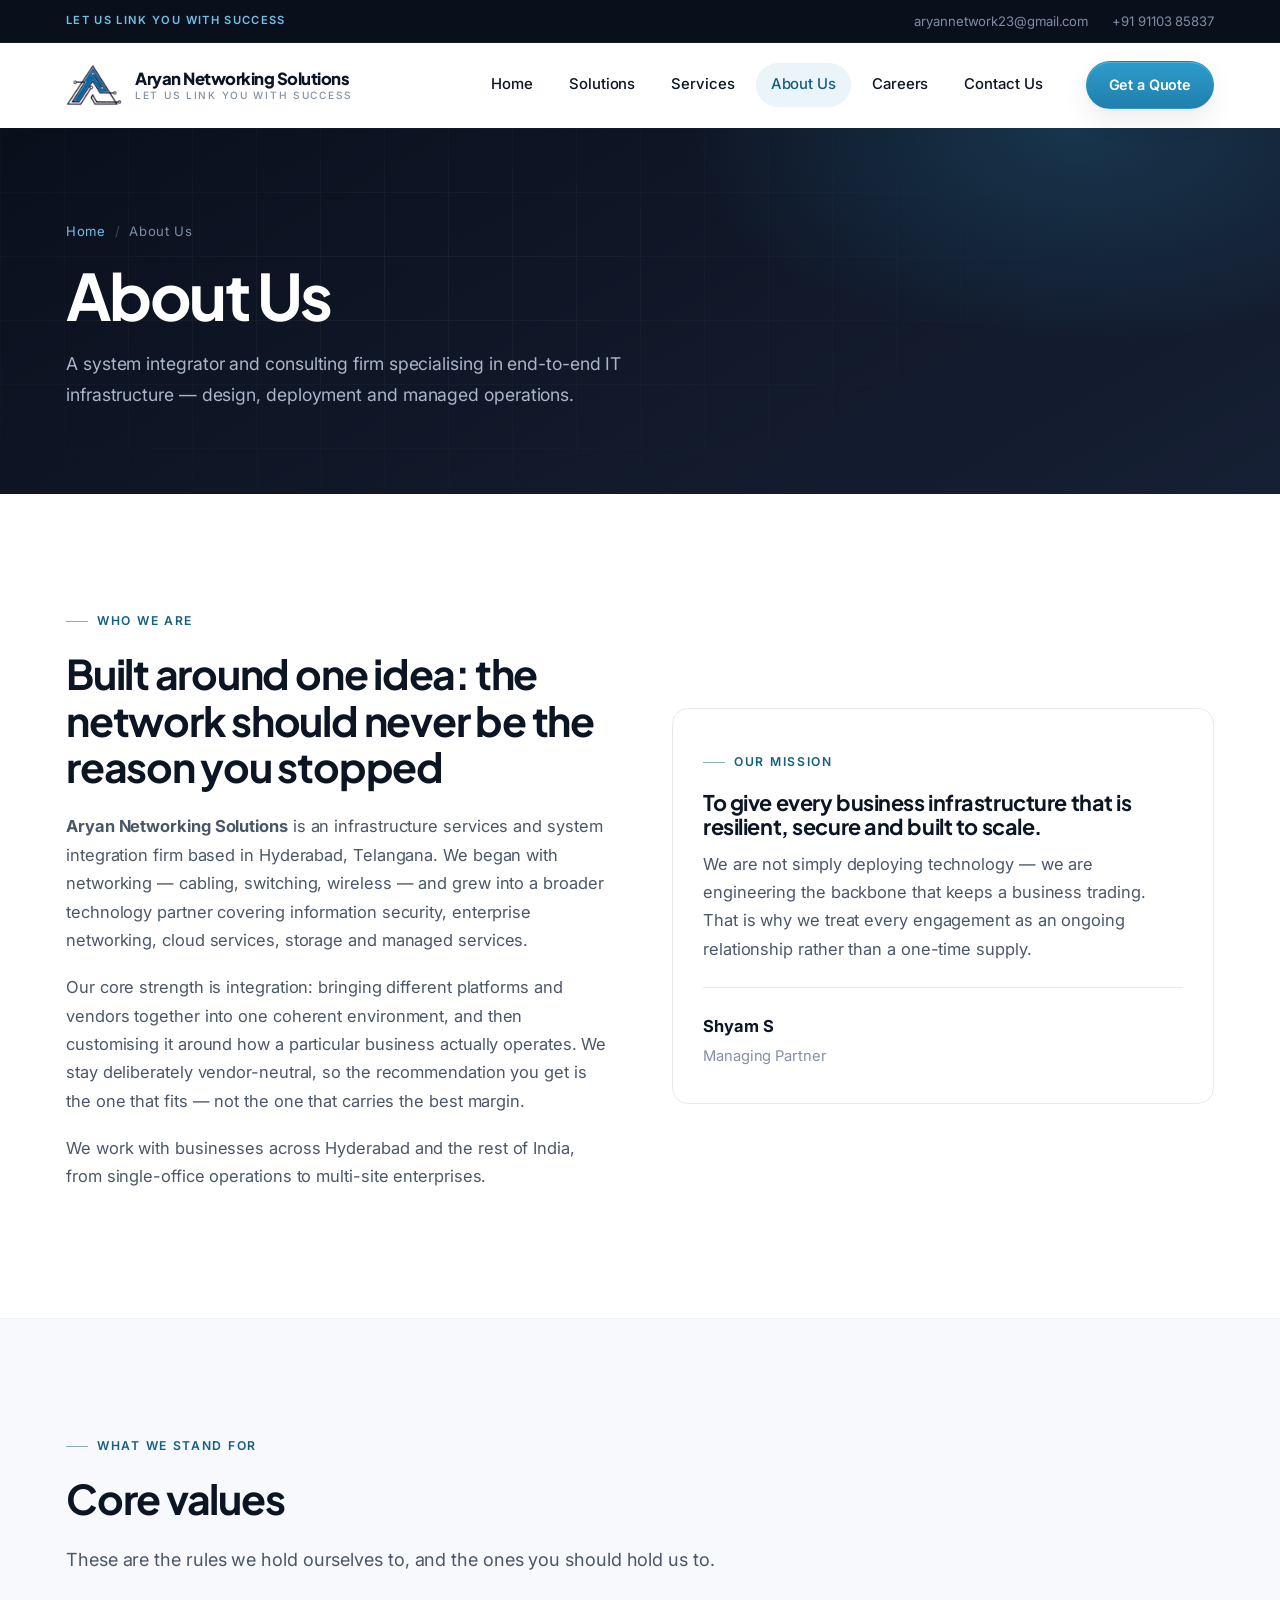
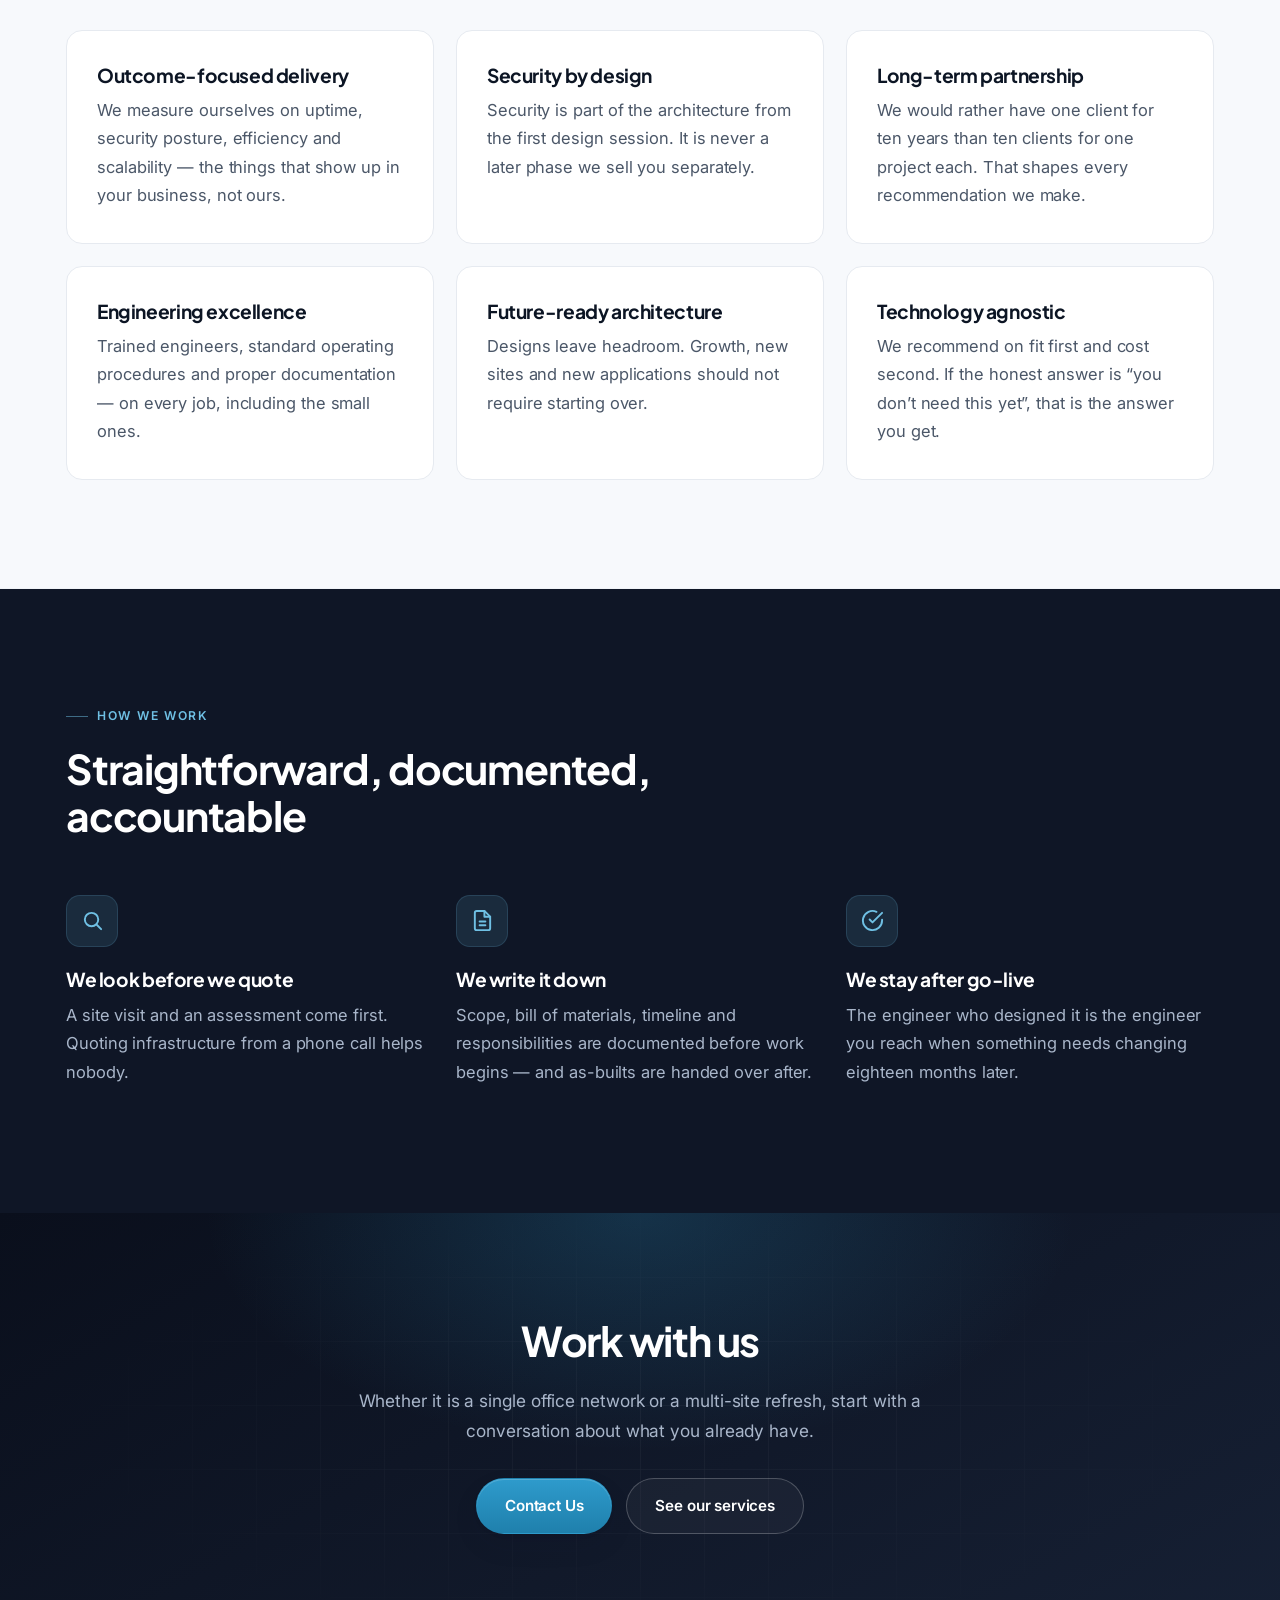
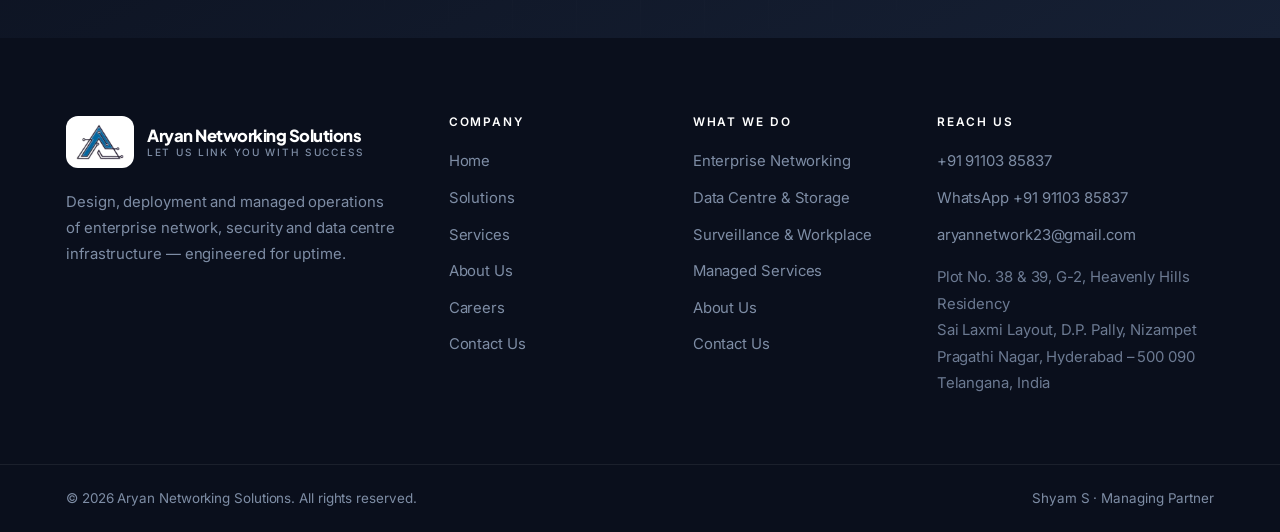
==== commit b3ef85ec: "Broaden service area from Telangana to India Co-Authored-By: Claude Opus 4.8 <noreply@anthropic.com>" ====
--- a/about.html
+++ b/about.html
@@ -39,7 +39,7 @@
          a particular business actually operates. We stay deliberately
          vendor-neutral, so the recommendation you get is the one that fits &mdash;
          not the one that carries the best margin.</p>
-      <p>We work with businesses across Hyderabad and the wider Telangana region,
+      <p>We work with businesses across Hyderabad and the rest of India,
          from single-office operations to multi-site enterprises.</p>
     </div>
 
